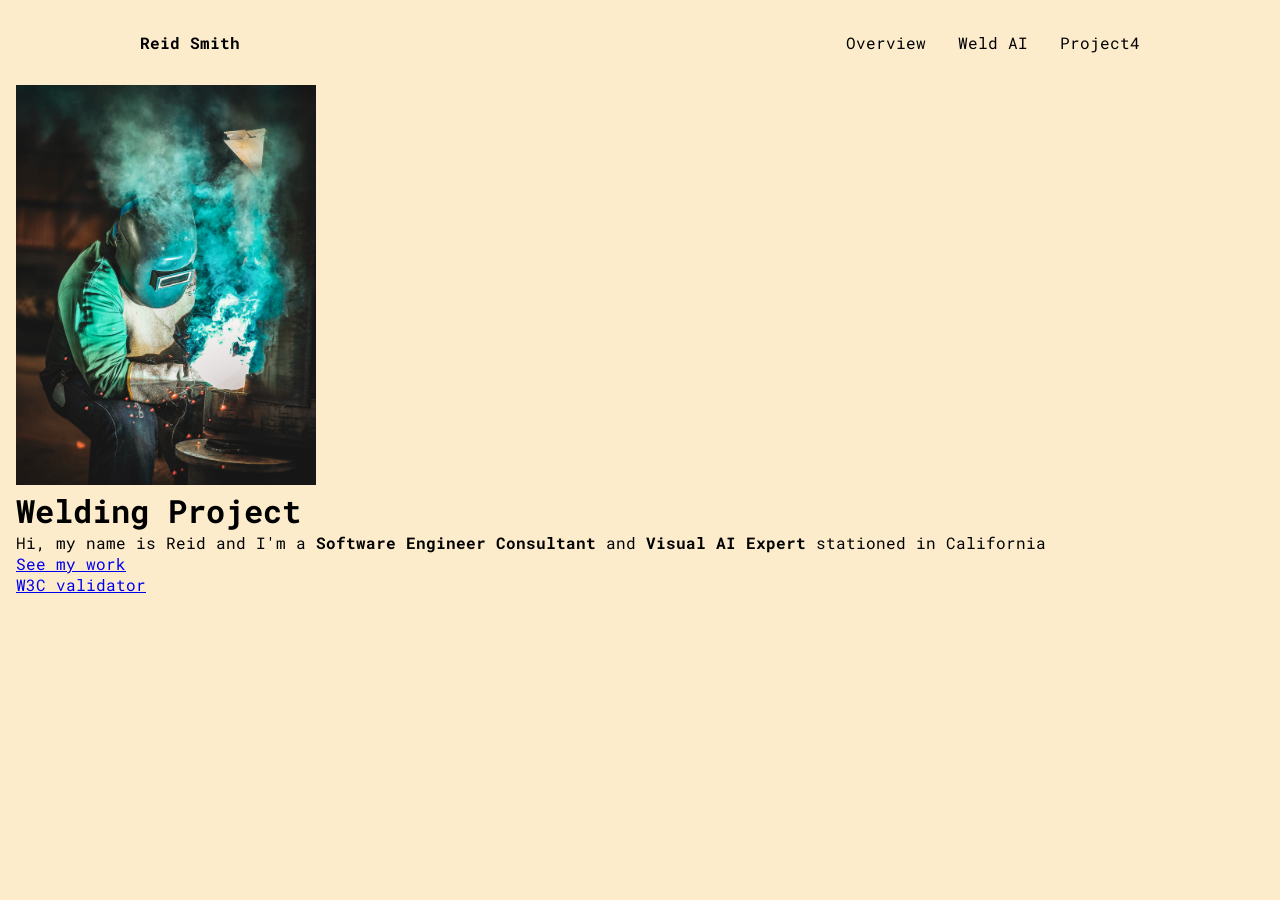
==== index.html @ 10e98954 "Base templete with simple nav bar and style. Nav bar is temporary" ====
<!doctype html>
<html lang="en">

<!--
WRITTEN BY: Reid Smith
EMAIL: reids1@uci.edu NOT my github name
-->

<head>
  <meta charset="utf-8">
  <meta name="author" content="Reid Smith">
  <meta name="description" content="description of your page">
  <meta name="viewport" content="width=device-width, initial-scale=1">
   <!-- you would link to an external stylesheet here! -->
   <!-- you would also link to Bootstrap here! -->
  <title>Portfolio of a Chud</title>
  <link rel="stylesheet" href="style.css">
</head>
<body>
  <header>
      <nav>
        <ul>
          <li><a href="html.index">Reid Smith</a></li>
          <li><a href="html.index">Overview</a></li>
          <li><a href="html.index">Weld AI</a></li>
          <li><a href="#my-work">Project4</a></li>
        </ul>
      </nav>
      <div class="flex-container">
        <img height="400px", width="300px", src="images/Welder1.jpg" alt="Man wearing a green shirt and jean bottems welds metal with lots of smoke">
        
        <div class="text-container">
          <h1>Welding Project</h1>
          <p>Hi, my name is Reid and I'm a <strong>Software Engineer Consultant</strong> and <strong>Visual AI Expert</strong> stationed in California<p>
          <a href="#my-work" class="cta-button">See my work</a>
        </div>
      </div>
  </header>

  <p>
    <a href="http://validator.w3.org/check?uri=referer">
       W3C validator
    </a>
  </p>
</body>
</html>
---- style.css ----
@import url('https://fonts.googleapis.com/css2?family=Roboto+Mono:ital,wght@0,100..700;1,100..700&display=swap');
:root {
    --base-color: #fceccc;
    --text-color: #000000;
    --color-1: #f2f0eb;
    --color-2: #f2f0eb;
    --color-3: #f2f0eb;
}

* {
    margin: 0;
    padding: 0;
    box-sizing: border-box;
}

html {
    font-family: "Roboto Mono", sans-serif;
    color: var(--text-color);
}

body {
    padding: 1em;
    background-color: var(--base-color);
}

h1, h2, h3 {
    font-family: "Roboto Mono", sans-serif;
}

.flex_container {
    display: flex;
    justify-content: flex-end;
    align-items: center;

}

nav {
    margin: 1em auto 2em auto;
    width: min(1000px, 100%);

}

nav ul {
    display: flex;
    align-items: center;
    list-style-type: none;
    gap:2em
}

nav li:first-child {
    margin-right: auto;
    font-weight: bold;

}

nav a {
    text-decoration: none;
    color: var(--text-color);
    box-shadow: inset 0 0 0 0 var(--text-color);
    margin: 0 -.25rem;
    padding: 0 .25rem;
    transition: color .3s ease-in-out, box-shadow .3s ease-in-out;
}

nav a:hover{
    box-shadow: inset 100px 0 0 0 var(--text-color);
    color: white;

}
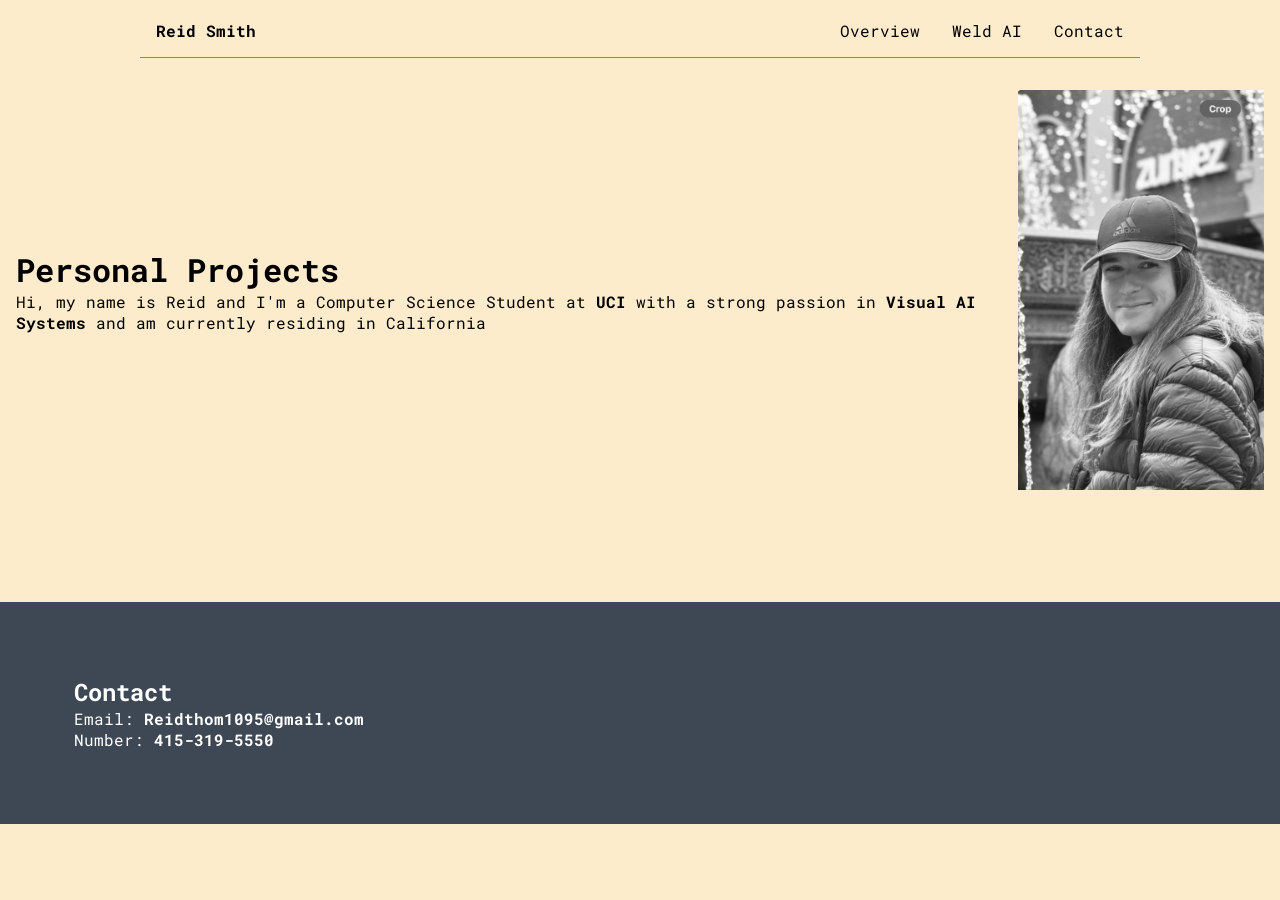
==== commit e32d9705: "Add footer with contact information, add more writing, adjust text location for the new page weld.ht" ====
--- a/index.html
+++ b/index.html
@@ -13,34 +13,42 @@
   <meta name="viewport" content="width=device-width, initial-scale=1">
    <!-- you would link to an external stylesheet here! -->
    <!-- you would also link to Bootstrap here! -->
-  <title>Portfolio of a Chud</title>
+  <title>Portfolio of Reid</title>
   <link rel="stylesheet" href="style.css">
 </head>
 <body>
   <header>
       <nav>
         <ul>
-          <li><a href="html.index">Reid Smith</a></li>
-          <li><a href="html.index">Overview</a></li>
-          <li><a href="html.index">Weld AI</a></li>
-          <li><a href="#my-work">Project4</a></li>
+          <li><P>Reid Smith</P></li>
+          <li><a href="index.html">Overview</a></li>
+          <li><a href="weld.html">Weld AI</a></li>
+          <li><a href="#contact">Contact</a></li>
         </ul>
       </nav>
       <div class="flex-container">
-        <img height="400px", width="300px", src="images/Welder1.jpg" alt="Man wearing a green shirt and jean bottems welds metal with lots of smoke">
+        <img height="400px", width="300px", src="images/Portrait.jpg" alt="An black and white image of a man with long hair standing in front of a fountaint wearing a hat and a coat">
         
         <div class="text-container">
-          <h1>Welding Project</h1>
-          <p>Hi, my name is Reid and I'm a <strong>Software Engineer Consultant</strong> and <strong>Visual AI Expert</strong> stationed in California<p>
-          <a href="#my-work" class="cta-button">See my work</a>
+          <h1>Personal Projects</h1>
+          <p>Hi, my name is Reid and I'm a Computer Science Student at <strong>UCI</strong> with a strong passion in <strong>Visual AI Systems</strong> and am currently residing in California<p>
+
         </div>
       </div>
   </header>
 
-  <p>
-    <a href="http://validator.w3.org/check?uri=referer">
-       W3C validator
-    </a>
-  </p>
+
+  <footer id="contact">
+    <p>
+      <h2>Contact</h2>
+
+      <!-- <a href="http://validator.w3.org/check?uri=referer">
+        W3C validator
+      </a> -->
+      Email: <strong>Reidthom1095@gmail.com</strong><br>
+      Number: <strong>415-319-5550</strong>
+
+    </p>
+  </footer>
 </body>
 </html>
--- a/style.css
+++ b/style.css
@@ -2,7 +2,7 @@
 :root {
     --base-color: #fceccc;
     --text-color: #000000;
-    --color-1: #f2f0eb;
+    --footer-color: #3e4754;
     --color-2: #f2f0eb;
     --color-3: #f2f0eb;
 }
@@ -19,7 +19,7 @@
 }
 
 body {
-    padding: 1em;
+    padding: 0.25em 1em 1em 1em;
     background-color: var(--base-color);
 }
 
@@ -27,16 +27,26 @@
     font-family: "Roboto Mono", sans-serif;
 }
 
-.flex_container {
+footer {
+    margin-top: 2em;
+    margin: 7em -1em -1em -1em;
+    background-color: var(--footer-color);
+    color: white;
+    padding: 74px;
+}
+
+.flex-container {
     display: flex;
-    justify-content: flex-end;
+    flex-direction: row-reverse;
     align-items: center;
 
 }
 
 nav {
-    margin: 1em auto 2em auto;
+    margin: 0em auto 2em auto;
     width: min(1000px, 100%);
+    border-bottom: 1px solid #848582;
+    padding: 1em;
 
 }
 
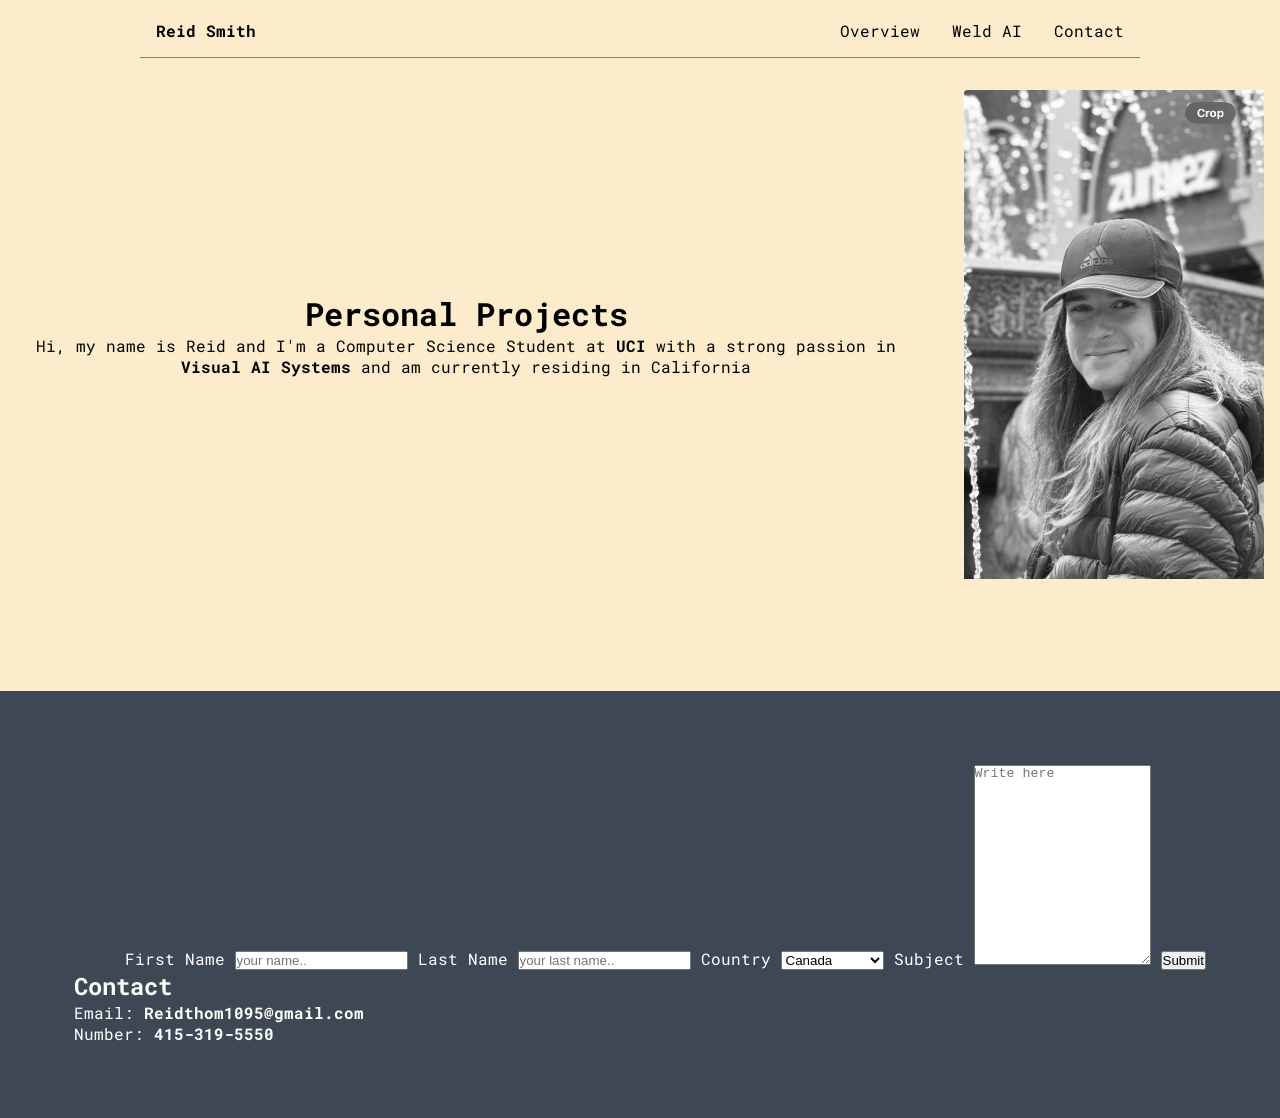
==== commit a65e10a0: "Create main shell of a contact form" ====
--- a/index.html
+++ b/index.html
@@ -27,7 +27,7 @@
         </ul>
       </nav>
       <div class="flex-container">
-        <img height="400px", width="300px", src="images/Portrait.jpg" alt="An black and white image of a man with long hair standing in front of a fountaint wearing a hat and a coat">
+        <img height="400px", width= "300px", src="images/Portrait.jpg" alt="An black and white image of a man with long hair standing in front of a fountaint wearing a hat and a coat">
         
         <div class="text-container">
           <h1>Personal Projects</h1>
@@ -39,6 +39,31 @@
 
 
   <footer id="contact">
+
+    <div class="flex-container">
+      <form action="action_page.php">
+
+        <label for="fname">First Name</label>
+        <input type="text" id="fname" name="firstname" placeholder="your name..">
+        
+        <label for="lname">Last Name</label>
+        <input type="text" id="lname" name="lastname" placeholder="your last name..">
+
+        <label for="country">Country</label>
+        <select id="country" name="country">
+          <option value="cananda">Canada</option>
+          <option value="usa">United States</option>
+        </select>
+
+        <label for="subject">Subject</label>
+        <textarea id="subject" name="subject" placeholder="Write here" style="height: 200px;"></textarea>
+
+        <input type="submit" value="Submit">
+
+      </form>
+    </div>
+
+
     <p>
       <h2>Contact</h2>
 
--- a/style.css
+++ b/style.css
@@ -16,6 +16,14 @@
 html {
     font-family: "Roboto Mono", sans-serif;
     color: var(--text-color);
+    scroll-behavior: smooth;
+
+}
+
+/* To adjust the image size responsively */
+.flex-container img{
+    max-width: 100%;
+    height: auto;
 }
 
 body {
@@ -27,6 +35,7 @@
     font-family: "Roboto Mono", sans-serif;
 }
 
+/* Contact information footer */
 footer {
     margin-top: 2em;
     margin: 7em -1em -1em -1em;
@@ -35,10 +44,19 @@
     padding: 74px;
 }
 
+/* Easier to row reverse than to change order in the index.html and prepares for flex items*/
 .flex-container {
     display: flex;
     flex-direction: row-reverse;
     align-items: center;
+    gap: 3em;
+    
+
+}
+
+.text-container {
+    flex: 1;
+    text-align: center;
 
 }
 
@@ -76,4 +94,12 @@
     box-shadow: inset 100px 0 0 0 var(--text-color);
     color: white;
 
+}
+
+@media (max-width: 700px) {
+    .flex-container {
+        flex-direction: column;
+        gap: 1.5em;
+    }
+
 }
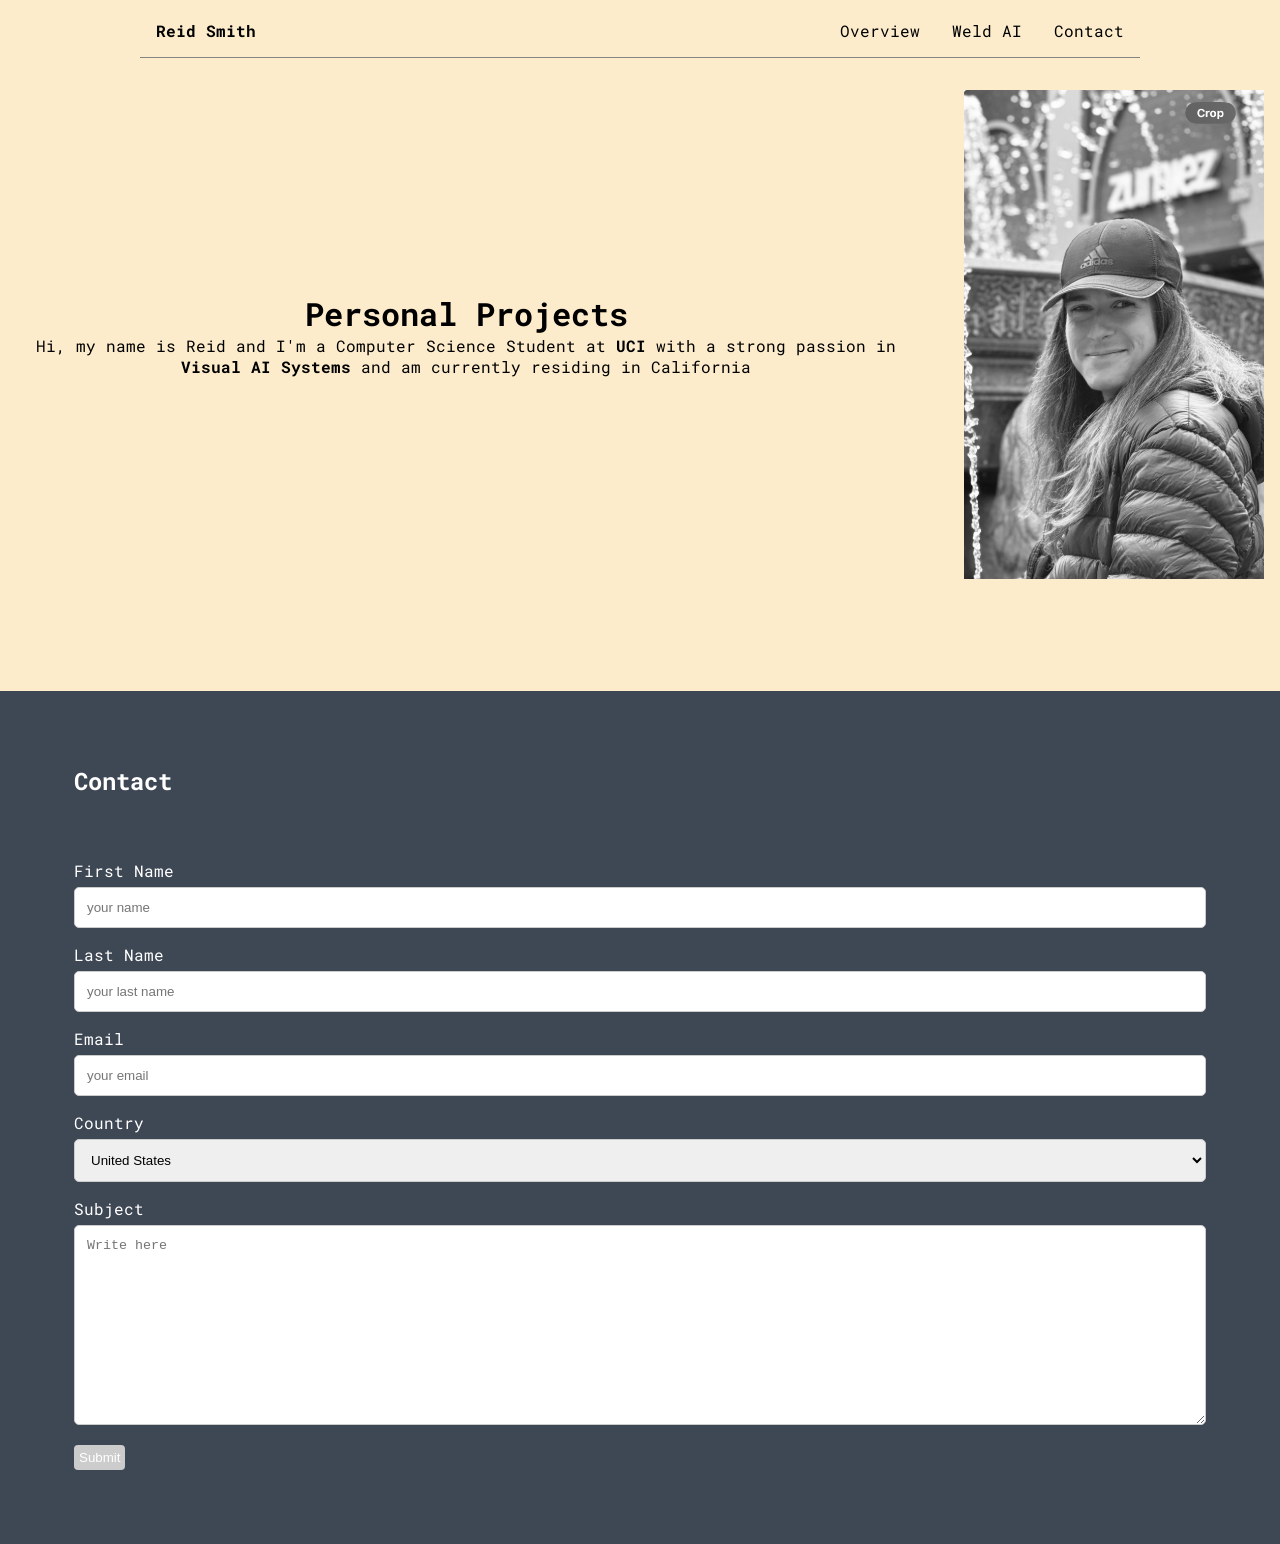
==== commit 834c2e1d: "Addmore comments, create responsive features using css, finish contact form with input and css styli" ====
--- a/index.html
+++ b/index.html
@@ -26,35 +26,42 @@
           <li><a href="#contact">Contact</a></li>
         </ul>
       </nav>
+      <!-- Portrait image of auther -->
       <div class="flex-container">
-        <img height="400px", width= "300px", src="images/Portrait.jpg" alt="An black and white image of a man with long hair standing in front of a fountaint wearing a hat and a coat">
+        <img height="400" width= "300" src="images/Portrait.jpg" alt="An black and white image of a man with long hair standing in front of a fountaint wearing a hat and a coat">
         
         <div class="text-container">
           <h1>Personal Projects</h1>
-          <p>Hi, my name is Reid and I'm a Computer Science Student at <strong>UCI</strong> with a strong passion in <strong>Visual AI Systems</strong> and am currently residing in California<p>
+          <p>Hi, my name is Reid and I'm a Computer Science Student at <strong>UCI</strong> with a strong passion in <strong>Visual AI Systems</strong> and am currently residing in California</p>
 
         </div>
       </div>
   </header>
 
-
+  <!-- Contact form footer -->
   <footer id="contact">
+      <h2>Contact</h2><br><br><br>
 
     <div class="flex-container">
-      <form action="action_page.php">
+      <form id="contact-form">
 
+        <!-- Different fields required -->
         <label for="fname">First Name</label>
-        <input type="text" id="fname" name="firstname" placeholder="your name..">
+        <input type="text" id="fname" name="firstname" placeholder="your name">
         
         <label for="lname">Last Name</label>
-        <input type="text" id="lname" name="lastname" placeholder="your last name..">
+        <input type="text" id="lname" name="lastname" placeholder="your last name">
+
+        <label for="email">Email</label>
+        <input type="text" id="email" name="email" placeholder="your email">
 
         <label for="country">Country</label>
         <select id="country" name="country">
-          <option value="cananda">Canada</option>
           <option value="usa">United States</option>
+          <option value="canada">Canada</option>
         </select>
 
+        <!-- Main message box -->
         <label for="subject">Subject</label>
         <textarea id="subject" name="subject" placeholder="Write here" style="height: 200px;"></textarea>
 
@@ -64,16 +71,6 @@
     </div>
 
 
-    <p>
-      <h2>Contact</h2>
-
-      <!-- <a href="http://validator.w3.org/check?uri=referer">
-        W3C validator
-      </a> -->
-      Email: <strong>Reidthom1095@gmail.com</strong><br>
-      Number: <strong>415-319-5550</strong>
-
-    </p>
   </footer>
 </body>
 </html>
--- a/style.css
+++ b/style.css
@@ -1,4 +1,5 @@
 @import url('https://fonts.googleapis.com/css2?family=Roboto+Mono:ital,wght@0,100..700;1,100..700&display=swap');
+
 :root {
     --base-color: #fceccc;
     --text-color: #000000;
@@ -26,6 +27,7 @@
     height: auto;
 }
 
+/* For the page spacing */
 body {
     padding: 0.25em 1em 1em 1em;
     background-color: var(--base-color);
@@ -60,6 +62,7 @@
 
 }
 
+/* navigation bar with responsive properties */
 nav {
     margin: 0em auto 2em auto;
     width: min(1000px, 100%);
@@ -68,6 +71,8 @@
 
 }
 
+/* Nav spacing and centering */
+
 nav ul {
     display: flex;
     align-items: center;
@@ -75,12 +80,14 @@
     gap:2em
 }
 
+/* To seperate my name from the options */
 nav li:first-child {
     margin-right: auto;
     font-weight: bold;
 
 }
 
+/* Nav link color changing on hover*/
 nav a {
     text-decoration: none;
     color: var(--text-color);
@@ -96,10 +103,49 @@
 
 }
 
+/* Resposive properties */
 @media (max-width: 700px) {
     .flex-container {
         flex-direction: column;
         gap: 1.5em;
     }
 
+    nav ul {
+        flex-wrap: wrap;
+        justify-content: center;
+        gap: 1em;
+    }
+
+    nav li:first-child {
+        width: 100%;
+        text-align: center;
+
+    }
+
+    footer {
+        padding: 2em 1em;
+    }
+
+}
+
+/* Input fields for footer style */
+input[type=text], select, textarea {
+    width: 100%;
+    padding: 12px;
+    border: 1px solid #ccc;
+    border-radius: 5px;
+    box-sizing: border-box;
+    margin-top: 6px;
+    margin-bottom: 16px;
+    resize: vertical;
+}
+
+input[type=submit] {
+    background-color: #ccc;
+    color: white;
+    padding : 5px;
+    border: none;
+    border-radius: 4px;
+    cursor: pointer;
+
 }
